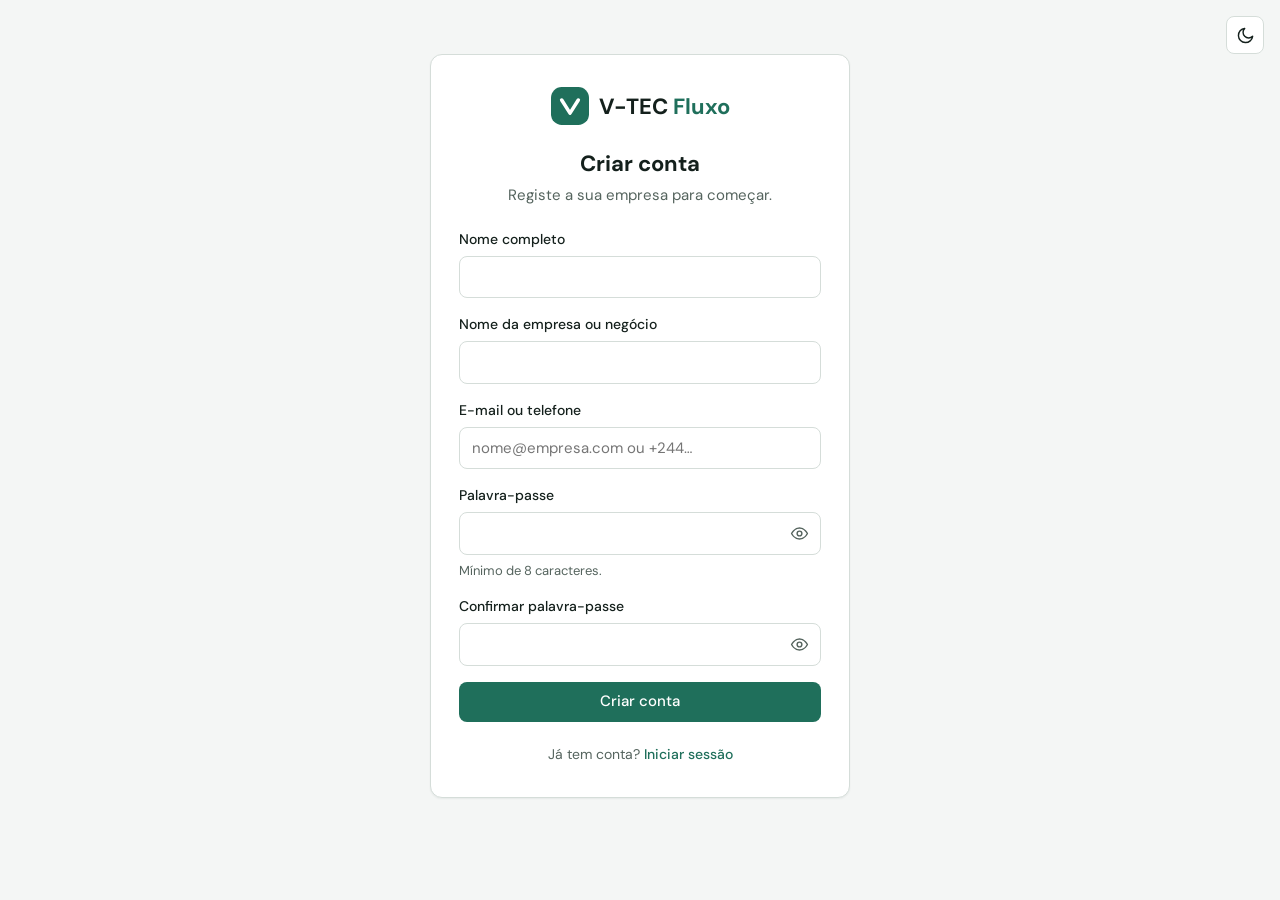
==== cadastro.html @ f0639c92 "Initial commit" ====
<!DOCTYPE html>
<html lang="pt-PT">
<head>
<meta charset="utf-8">
<meta name="viewport" content="width=device-width, initial-scale=1">
<title>Criar conta — V-TEC Fluxo</title>
<link rel="preconnect" href="https://fonts.googleapis.com">
<link rel="preconnect" href="https://fonts.gstatic.com" crossorigin>
<link href="https://fonts.googleapis.com/css2?family=DM+Sans:opsz,wght@9..40,400;9..40,500;9..40,700&display=swap" rel="stylesheet">
<script src="js/tema.js"></script>
<link rel="stylesheet" href="css/variaveis.css">
<link rel="stylesheet" href="css/layout.css">
<link rel="stylesheet" href="css/componentes.css">
<link rel="stylesheet" href="css/autenticacao.css">
</head>
<body class="pagina-autenticacao">
<button type="button" class="botao-icone autenticacao__tema" id="botao-tema"></button>
<main class="autenticacao cartao" style="padding:32px 28px">
  <a class="marca" href="index.html"><svg viewBox="0 0 32 32" aria-hidden="true"><rect width="32" height="32" rx="9" fill="currentColor"/><path d="M9 11l7 11 7-11" fill="none" stroke="var(--sobre-destaque)" stroke-width="3" stroke-linecap="round" stroke-linejoin="round"/></svg><span class="marca__nome">V-TEC <span>Fluxo</span></span></a>
  <div class="autenticacao__cabecalho"><h1>Criar conta</h1><p>Registe a sua empresa para começar.</p></div>
  <form id="formulario-cadastro" novalidate>
    <div id="alerta-cadastro" class="alerta-erro" role="alert" hidden>Corrija os campos assinalados para continuar.</div>
    <div id="aviso-cadastro" class="alerta-informacao" role="status" hidden>Os dados estão válidos, mas a conta ainda não foi criada: o registo será ligado ao backend numa fase futura.</div>
    <div class="campo"><label for="campo-nome-completo">Nome completo</label><input type="text" id="campo-nome-completo" autocomplete="name" aria-describedby="erro-nome-completo"><span class="campo__erro" id="erro-nome-completo" hidden></span></div>
    <div class="campo"><label for="campo-nome-empresa">Nome da empresa ou negócio</label><input type="text" id="campo-nome-empresa" autocomplete="organization" aria-describedby="erro-nome-empresa"><span class="campo__erro" id="erro-nome-empresa" hidden></span></div>
    <div class="campo"><label for="campo-identificador">E-mail ou telefone</label><input type="text" id="campo-identificador" autocomplete="username" inputmode="email" placeholder="nome@empresa.com ou +244…" aria-describedby="erro-identificador"><span class="campo__erro" id="erro-identificador" hidden></span></div>
    <div class="campo"><label for="campo-nova-senha">Palavra-passe</label><div class="campo-senha"><input type="password" id="campo-nova-senha" autocomplete="new-password" data-rotulo="a palavra-passe" aria-describedby="ajuda-senha erro-nova-senha"><button type="button" data-alternar-senha="campo-nova-senha" aria-label="Mostrar a palavra-passe"></button></div><span class="campo__ajuda" id="ajuda-senha">Mínimo de 8 caracteres.</span><span class="campo__erro" id="erro-nova-senha" hidden></span></div>
    <div class="campo"><label for="campo-confirmar-senha">Confirmar palavra-passe</label><div class="campo-senha"><input type="password" id="campo-confirmar-senha" autocomplete="new-password" data-rotulo="a confirmação" aria-describedby="erro-confirmar-senha"><button type="button" data-alternar-senha="campo-confirmar-senha" aria-label="Mostrar a confirmação"></button></div><span class="campo__erro" id="erro-confirmar-senha" hidden></span></div>
    <button type="submit" class="botao botao--primario">Criar conta</button>
  </form>
  <p class="autenticacao__rodape">Já tem conta? <a class="ligacao" href="index.html">Iniciar sessão</a></p>
</main>
<script src="js/dados-demonstrativos.js"></script>
<script src="js/componentes.js"></script>
<script src="js/validacao.js"></script>
<script src="js/cadastro.js"></script>
</body>
</html>
---- css/variaveis.css ----
:root{--fonte:"DM Sans",system-ui,-apple-system,"Segoe UI",sans-serif;--raio:12px;--raio-pequeno:8px;--largura-lateral:248px;--transicao:.18s ease;
--fundo:#F4F6F5;--superficie:#FFFFFF;--texto:#14201C;--texto-suave:#55645E;--borda:#D5DDD9;--destaque:#1F6F5B;--sobre-destaque:#FFFFFF;
--destaque-suave:color-mix(in srgb,var(--destaque) 10%,transparent);
--aviso:#9A5B00;--perigo:#B3261E;--info:#245FA8;--sombra:0 1px 2px rgba(20,32,28,.06)}
[data-tema="escuro"]{--fundo:#0A1512;--superficie:#11231D;--texto:#E8F1ED;--texto-suave:#9DB5AC;--borda:#24433A;--destaque:#3DDC97;--sobre-destaque:#0A1512;
--aviso:#F2B84B;--perigo:#FF8A80;--info:#7DB4F0;--sombra:none;color-scheme:dark}
*,*::before,*::after{box-sizing:border-box}
body{margin:0;font-family:var(--fonte);background:var(--fundo);color:var(--texto);font-size:15px;line-height:1.5;-webkit-font-smoothing:antialiased}
h1,h2,h3,p,dl,dd,ul{margin:0;padding:0}ul{list-style:none}
button,input,select,textarea{font:inherit;color:inherit}
img,svg{display:block;max-width:100%}
a{color:inherit}
:focus-visible{outline:2px solid var(--destaque);outline-offset:2px}
[hidden]{display:none!important}
.visualmente-oculto{position:absolute;width:1px;height:1px;overflow:hidden;clip:rect(0 0 0 0);white-space:nowrap}
.saltar-conteudo{position:absolute;left:12px;top:-60px;z-index:50;padding:8px 14px;border-radius:var(--raio-pequeno);background:var(--destaque);color:var(--sobre-destaque)}
.saltar-conteudo:focus{top:12px}
@media (prefers-reduced-motion:reduce){*{animation:none!important;transition:none!important}}
---- css/layout.css ----
.aplicacao{--altura-topo:65px;display:grid;grid-template-columns:var(--largura-lateral) minmax(0,1fr);min-height:100vh}
.barra-lateral{position:sticky;top:0;align-self:start;height:100vh;display:flex;flex-direction:column;gap:24px;padding:20px 14px;background:var(--superficie);border-right:1px solid var(--borda)}
.marca{display:flex;align-items:center;gap:10px;padding:0 8px;font-weight:700;font-size:17px;text-decoration:none}
.marca svg{width:30px;height:30px;color:var(--destaque)}
.marca__nome span{color:var(--destaque)}
.navegacao{display:flex;flex-direction:column;gap:2px}
.navegacao__ligacao{display:flex;align-items:center;gap:12px;padding:10px 12px;border-radius:var(--raio-pequeno);text-decoration:none;color:var(--texto-suave);font-weight:500;background:none;border:0;width:100%;text-align:left;cursor:pointer;transition:background var(--transicao),color var(--transicao)}
.navegacao__ligacao svg{width:20px;height:20px;flex:none}
.navegacao__ligacao:hover{background:var(--destaque-suave);color:var(--texto)}
.navegacao__ligacao[aria-current="page"]{background:var(--destaque-suave);color:var(--destaque);font-weight:700;box-shadow:inset 3px 0 0 var(--destaque)}
.navegacao__contador{margin-left:auto;min-width:22px;padding:0 7px;border-radius:99px;background:var(--destaque);color:var(--sobre-destaque);font-size:12px;font-weight:700;text-align:center}
.barra-lateral__rodape{margin-top:auto;border-top:1px solid var(--borda);padding-top:12px}
.area-principal{display:flex;flex-direction:column;min-width:0}
.barra-topo{position:sticky;top:0;z-index:30;min-height:var(--altura-topo);display:flex;align-items:center;gap:12px;padding:12px 28px;background:color-mix(in srgb,var(--fundo) 90%,transparent);backdrop-filter:blur(8px);border-bottom:1px solid var(--borda)}
.barra-topo h1{font-size:20px;font-weight:700;margin-right:auto}
.botao-icone.botao-menu{display:none}
.utilizador{display:flex;align-items:center;gap:10px;padding:4px 14px 4px 4px;border-radius:99px;border:1px solid var(--borda);background:var(--superficie);text-decoration:none;transition:border-color var(--transicao)}
.utilizador:hover{border-color:var(--destaque)}
.utilizador__iniciais{display:grid;place-items:center;width:32px;height:32px;border-radius:50%;background:var(--destaque);color:var(--sobre-destaque);font-size:13px;font-weight:700}
.utilizador__texto{line-height:1.2;font-size:13px;font-weight:500}
.utilizador__texto small{display:block;color:var(--texto-suave);font-weight:400}
#conteudo-principal{padding:28px;max-width:1280px;width:100%;outline:none}
.pelicula{display:none}
@media (max-width:900px){
.aplicacao{grid-template-columns:minmax(0,1fr)}
.barra-lateral{position:fixed;inset:var(--altura-topo) auto 0 0;height:auto;z-index:20;visibility:hidden;width:min(280px,84vw);transform:translateX(-100%);transition:transform .22s ease,visibility 0s .22s}
.aplicacao--menu-aberto .barra-lateral{transform:none;visibility:visible;transition:transform .22s ease}
.barra-lateral .marca{display:none}
.pelicula{display:block;position:fixed;inset:var(--altura-topo) 0 0 0;z-index:15;background:rgba(5,12,10,.5);opacity:0;pointer-events:none;transition:opacity .22s ease}
.aplicacao--menu-aberto .pelicula{opacity:1;pointer-events:auto}
.botao-icone.botao-menu{display:inline-grid}
.barra-topo,#conteudo-principal{padding-left:16px;padding-right:16px}
}
@media (max-width:600px){.utilizador__texto,.etiqueta-demonstracao{display:none}.utilizador{padding-right:4px}#conteudo-principal{padding-top:20px}}
---- css/componentes.css ----
.cartao{background:var(--superficie);border:1px solid var(--borda);border-radius:var(--raio);box-shadow:var(--sombra);padding:20px}
.cartao--tabela{padding:0;overflow:hidden}
.cartao__titulo{font-size:16px;font-weight:700;margin-bottom:4px}
.cartao__texto{color:var(--texto-suave);font-size:14px;margin-bottom:16px}
.etiqueta-demonstracao{padding:3px 10px;border-radius:99px;border:1px dashed var(--borda);color:var(--texto-suave);font-size:12px}
.botao{display:inline-flex;align-items:center;justify-content:center;gap:8px;min-height:40px;padding:0 16px;border-radius:var(--raio-pequeno);border:1px solid transparent;font-weight:500;cursor:pointer;text-decoration:none;transition:background var(--transicao),border-color var(--transicao),transform var(--transicao)}
.botao svg{width:18px;height:18px}
.botao:active{transform:scale(.98)}
.botao--primario{background:var(--destaque);color:var(--sobre-destaque)}
.botao--primario:hover{background:color-mix(in srgb,var(--destaque) 86%,#000)}
.botao--secundario{background:var(--superficie);border-color:var(--borda)}
.botao--secundario:hover{border-color:var(--destaque);color:var(--destaque)}
.botao--perigo{background:var(--perigo);color:#fff}
.botao--pequeno{min-height:34px;padding:0 12px;font-size:14px}
.botao[disabled]{opacity:.65;cursor:progress}
.botao-icone{display:inline-grid;place-items:center;width:38px;height:38px;border-radius:var(--raio-pequeno);border:1px solid var(--borda);background:var(--superficie);cursor:pointer;transition:border-color var(--transicao),color var(--transicao)}
.botao-icone:hover{border-color:var(--destaque);color:var(--destaque)}
.botao-icone svg{width:19px;height:19px}
.rotacao{width:16px;height:16px;border:2px solid currentColor;border-right-color:transparent;border-radius:50%;animation:rodar .7s linear infinite}
@keyframes rodar{to{transform:rotate(360deg)}}
.campo{display:flex;flex-direction:column;gap:6px}
.campo label{font-size:14px;font-weight:500}
.campo input,.campo select,.campo textarea{width:100%;min-height:42px;padding:9px 12px;border-radius:var(--raio-pequeno);border:1px solid var(--borda);background:var(--superficie);transition:border-color var(--transicao),box-shadow var(--transicao)}
.campo textarea{min-height:96px;resize:vertical}
.campo input:focus,.campo select:focus,.campo textarea:focus{outline:none;border-color:var(--destaque);box-shadow:0 0 0 3px var(--destaque-suave)}
.campo[data-invalido] input,.campo[data-invalido] textarea,.campo[data-invalido] select{border-color:var(--perigo)}
.campo__erro{color:var(--perigo);font-size:13px}
.campo__ajuda{color:var(--texto-suave);font-size:13px}
.campo--linha{flex-direction:row;align-items:center;gap:10px}.campo--linha input{width:auto;min-height:0}
.grelha-campos{display:grid;grid-template-columns:repeat(2,minmax(0,1fr));gap:14px}
.grelha-campos .campo--larga{grid-column:1/-1}
.barra-ferramentas{display:flex;flex-wrap:wrap;gap:10px;margin-bottom:16px;align-items:center}
.barra-ferramentas .campo--pesquisa{flex:1 1 260px}
.barra-ferramentas__acao{margin-left:auto}
.separadores{display:inline-flex;padding:3px;border:1px solid var(--borda);border-radius:var(--raio-pequeno);background:var(--superficie)}
.separadores button{min-height:34px;padding:0 14px;border:0;border-radius:6px;background:none;color:var(--texto-suave);cursor:pointer;font-weight:500}
.separadores button[aria-pressed="true"]{background:var(--destaque-suave);color:var(--destaque);font-weight:700}
.selo{display:inline-flex;align-items:center;gap:6px;padding:2px 10px;border-radius:99px;font-size:13px;font-weight:500;white-space:nowrap;color:var(--cor-selo,var(--texto-suave));background:color-mix(in srgb,var(--cor-selo,var(--texto-suave)) 13%,transparent)}
.selo::before{content:"";width:6px;height:6px;border-radius:50%;background:currentColor}
.selo--sucesso{--cor-selo:var(--destaque)}.selo--aviso{--cor-selo:var(--aviso)}.selo--info{--cor-selo:var(--info)}.selo--perigo{--cor-selo:var(--perigo)}
.indicadores{display:grid;grid-template-columns:repeat(auto-fit,minmax(220px,1fr));gap:16px;margin-bottom:24px}
.indicador{display:grid;grid-template-columns:auto 1fr;column-gap:14px;align-items:center;padding:18px 20px;text-decoration:none;background:var(--superficie);border:1px solid var(--borda);border-radius:var(--raio);box-shadow:var(--sombra);transition:border-color var(--transicao)}
.indicador:hover{border-color:var(--destaque)}
.indicador__icone{grid-row:span 3;display:grid;place-items:center;width:42px;height:42px;border-radius:10px;background:var(--destaque-suave);color:var(--destaque)}
.indicador__icone svg{width:21px;height:21px}
.indicador__valor{font-size:32px;font-weight:700;line-height:1.1;letter-spacing:-.02em}
.indicador__rotulo{font-weight:500}
.indicador__descricao{color:var(--texto-suave);font-size:13px}
.indicador--atencao{border-color:color-mix(in srgb,var(--aviso) 55%,var(--borda))}
.indicador--atencao .indicador__icone{background:color-mix(in srgb,var(--aviso) 14%,transparent);color:var(--aviso)}
.atividade__item{display:flex;gap:14px;align-items:flex-start;padding:14px 0;border-top:1px solid var(--borda)}
.atividade__item:first-child{border-top:0;padding-top:4px}
.atividade__icone{display:grid;place-items:center;flex:none;width:34px;height:34px;border-radius:50%;background:var(--destaque-suave);color:var(--destaque)}
.atividade__icone svg{width:17px;height:17px}
.atividade__icone--passagem{background:color-mix(in srgb,var(--aviso) 14%,transparent);color:var(--aviso)}
.atividade__item small{color:var(--texto-suave)}
.tabela{width:100%;border-collapse:collapse}
.tabela th{padding:12px 16px;text-align:left;font-size:13px;font-weight:500;color:var(--texto-suave);border-bottom:1px solid var(--borda);white-space:nowrap}
.tabela td{padding:14px 16px;border-bottom:1px solid var(--borda);vertical-align:middle}
.tabela tbody tr:last-child td{border-bottom:0}
.tabela tbody tr{transition:background var(--transicao)}
.tabela tbody tr:hover{background:var(--destaque-suave)}
.tabela .numero{font-weight:700;white-space:nowrap}
.tabela small{display:block;color:var(--texto-suave)}
.lista-detalhes{display:grid;grid-template-columns:auto 1fr;gap:8px 18px}
.lista-detalhes dt{color:var(--texto-suave);font-size:14px}.lista-detalhes dd{font-weight:500}
.lista-itens{border:1px solid var(--borda);border-radius:var(--raio-pequeno);margin:16px 0}
.lista-itens li{display:flex;justify-content:space-between;gap:12px;padding:10px 14px;border-top:1px solid var(--borda)}
.lista-itens li:first-child{border-top:0}
.grelha-produtos{display:grid;grid-template-columns:repeat(auto-fill,minmax(230px,1fr));gap:16px}
.produto{display:flex;flex-direction:column;overflow:hidden;background:var(--superficie);border:1px solid var(--borda);border-radius:var(--raio);box-shadow:var(--sombra)}
.produto__imagem{aspect-ratio:4/3;width:100%;object-fit:cover;background:var(--destaque-suave)}
.produto__sem-foto{display:grid;place-items:center;aspect-ratio:4/3;background:var(--destaque-suave);color:var(--destaque);font-size:34px;font-weight:700}
.produto--esgotado .produto__imagem,.produto--esgotado .produto__sem-foto{opacity:.55}
.produto__corpo{display:flex;flex-direction:column;gap:6px;padding:14px 16px;flex:1}
.produto__nome{font-weight:700}
.produto__preco{font-size:18px;font-weight:700}
.produto__stock{color:var(--texto-suave);font-size:13px}
.produto__acoes{display:flex;gap:8px;margin-top:auto;padding-top:10px}.produto__acoes .botao{flex:1}
.pre-visualizacao-foto{width:100%;max-height:170px;object-fit:cover;border-radius:var(--raio-pequeno);border:1px solid var(--borda)}
.lista-passagens{display:grid;gap:12px}
.passagem{display:grid;gap:8px;padding:16px 18px;background:var(--superficie);border:1px solid var(--borda);border-radius:var(--raio);box-shadow:var(--sombra)}
.passagem--pendente{border-left:4px solid var(--aviso)}
.passagem__topo{display:flex;justify-content:space-between;gap:10px;align-items:center;flex-wrap:wrap}
.passagem__motivo{font-weight:700}
.passagem__mensagem{color:var(--texto-suave);display:-webkit-box;-webkit-line-clamp:2;-webkit-box-orient:vertical;overflow:hidden}
.passagem__rodape{display:flex;justify-content:space-between;align-items:center;gap:10px;flex-wrap:wrap;font-size:13px;color:var(--texto-suave)}
.citacao{padding:12px 14px;border-radius:var(--raio-pequeno);background:var(--destaque-suave);border-left:3px solid var(--destaque)}
.nota{padding:10px 12px;border-radius:var(--raio-pequeno);border:1px dashed var(--borda);color:var(--texto-suave);font-size:13px}
.duas-colunas{display:grid;grid-template-columns:repeat(2,minmax(0,1fr));gap:20px;align-items:start}
.cartao__cabecalho{display:flex;justify-content:space-between;gap:12px;align-items:flex-start;flex-wrap:wrap}
.grupo-acoes{display:flex;gap:10px;flex-wrap:wrap;margin-top:18px}
.estado-vazio{display:grid;justify-items:center;gap:8px;padding:48px 20px;text-align:center}
.estado-vazio svg{width:40px;height:40px;color:var(--destaque)}
.estado-vazio h2{font-size:17px}.estado-vazio p{color:var(--texto-suave);max-width:38ch}
.a-carregar>*:not(.esqueleto){display:none}
.esqueleto{display:grid;gap:14px}
.esqueleto span{height:84px;border-radius:var(--raio);background:linear-gradient(90deg,var(--borda),var(--superficie),var(--borda));background-size:200% 100%;animation:brilho 1.2s linear infinite}
@keyframes brilho{to{background-position:-200% 0}}
dialog.modal{width:min(560px,calc(100vw - 24px));max-height:calc(100dvh - 24px);padding:0;border:1px solid var(--borda);border-radius:16px;background:var(--superficie);color:var(--texto);box-shadow:0 20px 50px rgba(0,0,0,.28)}
dialog.modal[open]{animation:entrar .2s ease}
dialog.modal::backdrop{background:rgba(5,12,10,.55)}
@keyframes entrar{from{opacity:0;transform:translateY(8px) scale(.98)}}
.modal__formulario{display:flex;flex-direction:column;max-height:calc(100dvh - 26px)}
.modal__cabecalho,.modal__rodape{display:flex;align-items:center;gap:10px;padding:16px 20px}
.modal__cabecalho{justify-content:space-between;border-bottom:1px solid var(--borda)}
.modal__cabecalho h2{font-size:18px}
.modal__corpo{padding:20px;overflow:auto}
.modal__rodape{justify-content:flex-end;border-top:1px solid var(--borda)}
#area-avisos{position:fixed;right:16px;bottom:16px;z-index:60;display:grid;gap:8px;max-width:calc(100vw - 32px)}
.aviso{padding:12px 16px;border-radius:var(--raio-pequeno);background:var(--texto);color:var(--fundo);font-size:14px;box-shadow:0 8px 24px rgba(0,0,0,.25);animation:entrar .25s ease}
.aviso--erro{background:var(--perigo);color:#fff}
@media (max-width:900px){.duas-colunas{grid-template-columns:minmax(0,1fr)}}
@media (max-width:820px){
.tabela thead{display:none}
.tabela tbody tr{display:block;padding:12px 16px;border-bottom:1px solid var(--borda)}
.tabela td{display:flex;justify-content:space-between;align-items:center;gap:14px;padding:5px 0;border:0;text-align:right}
.tabela td[data-rotulo]::before{content:attr(data-rotulo);color:var(--texto-suave);font-size:13px;text-align:left}
.tabela td:last-child{justify-content:flex-end;padding-top:10px}
}
@media (max-width:520px){.grelha-campos{grid-template-columns:minmax(0,1fr)}.barra-ferramentas__acao{margin-left:0;width:100%}.barra-ferramentas__acao .botao{width:100%}}
---- css/autenticacao.css ----
.pagina-autenticacao{min-height:100vh;display:grid;place-items:center;padding:20px}
.autenticacao{width:min(420px,100%);display:grid;gap:22px}
.autenticacao .marca{justify-content:center;font-size:22px}.autenticacao .marca svg{width:38px;height:38px}
.autenticacao__cabecalho{text-align:center}.autenticacao__cabecalho h1{font-size:22px;margin-bottom:4px}.autenticacao__cabecalho p{color:var(--texto-suave)}
.autenticacao form{display:grid;gap:16px}
.campo-senha{position:relative}.campo-senha input{padding-right:48px}
.campo-senha button{position:absolute;right:4px;top:50%;transform:translateY(-50%);width:36px;height:36px;display:grid;place-items:center;border:0;background:none;border-radius:6px;cursor:pointer;color:var(--texto-suave)}
.campo-senha button svg{width:19px;height:19px}
.alerta-erro{padding:10px 14px;border-radius:var(--raio-pequeno);border:1px solid var(--perigo);background:color-mix(in srgb,var(--perigo) 10%,transparent);color:var(--perigo);font-size:14px}
.alerta-erro.agitar{animation:agitar .35s}
@keyframes agitar{25%{transform:translateX(-5px)}75%{transform:translateX(5px)}}
.ligacao{background:none;border:0;padding:0;color:var(--destaque);font-weight:500;cursor:pointer;text-decoration:underline;text-underline-offset:3px}
.autenticacao__linha{display:flex;justify-content:flex-end}
.autenticacao__tema{position:fixed;top:16px;right:16px}
.autenticacao__rodape{text-align:center;color:var(--texto-suave);font-size:14px}
.autenticacao__rodape .ligacao{text-decoration:none}
.alerta-informacao{padding:10px 14px;border-radius:var(--raio-pequeno);border:1px solid var(--info);background:color-mix(in srgb,var(--info) 10%,transparent);color:var(--info);font-size:14px}
.campo[data-valido] input{border-color:var(--destaque)}
.campo[data-valido]>label::after{content:" ✓";color:var(--destaque);font-weight:700}
.pagina-autenticacao{align-items:start;padding-top:max(20px,6vh)}
.autenticacao .campo__erro::before{content:"! ";font-weight:700}
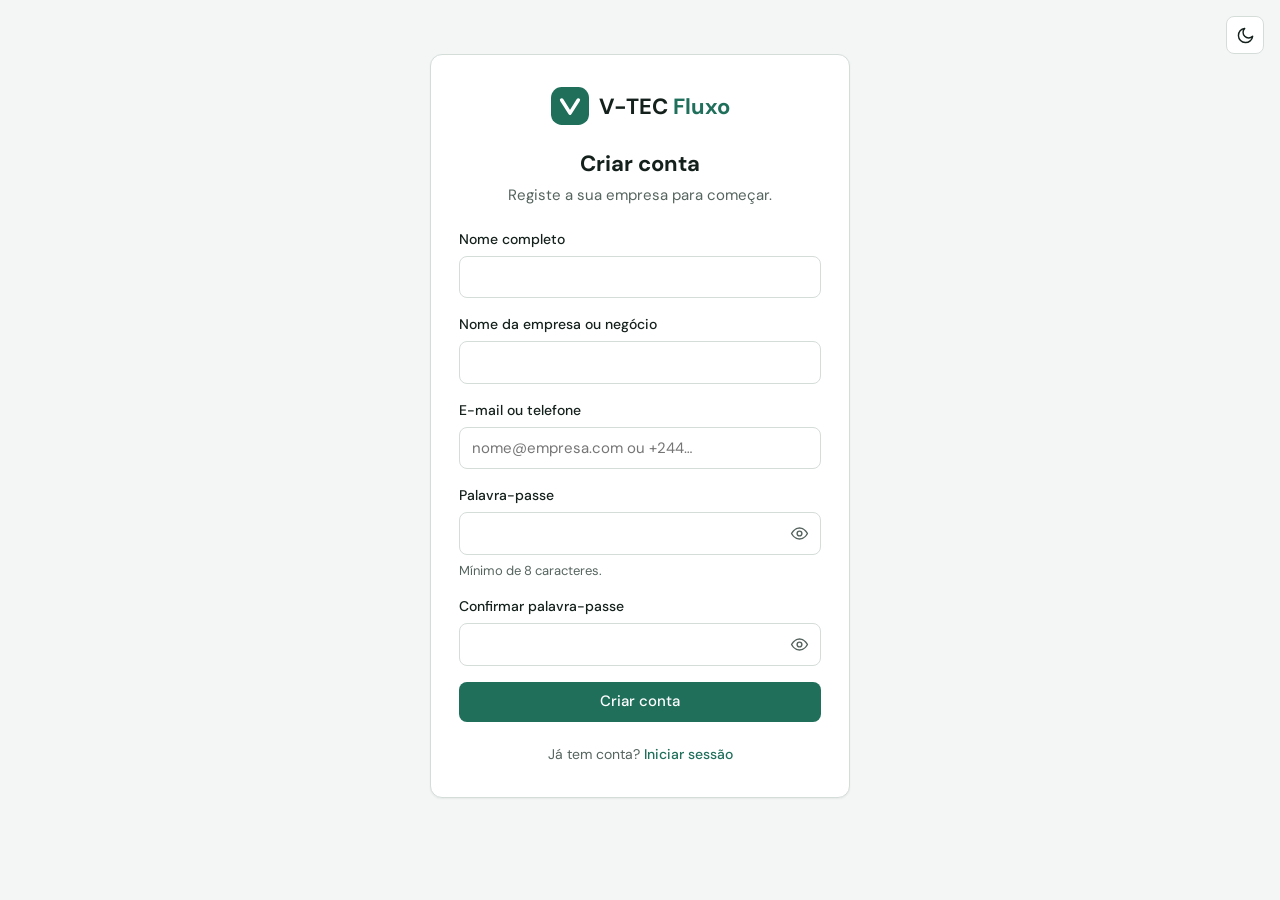
==== commit a6309b20: "Adição do item assinaturas no menu e seu js" ====
--- a/cadastro.html
+++ b/cadastro.html
@@ -1,38 +1,68 @@
 <!DOCTYPE html>
 <html lang="pt-PT">
+
 <head>
-<meta charset="utf-8">
-<meta name="viewport" content="width=device-width, initial-scale=1">
-<title>Criar conta — V-TEC Fluxo</title>
-<link rel="preconnect" href="https://fonts.googleapis.com">
-<link rel="preconnect" href="https://fonts.gstatic.com" crossorigin>
-<link href="https://fonts.googleapis.com/css2?family=DM+Sans:opsz,wght@9..40,400;9..40,500;9..40,700&display=swap" rel="stylesheet">
-<script src="js/tema.js"></script>
-<link rel="stylesheet" href="css/variaveis.css">
-<link rel="stylesheet" href="css/layout.css">
-<link rel="stylesheet" href="css/componentes.css">
-<link rel="stylesheet" href="css/autenticacao.css">
+  <meta charset="utf-8">
+  <meta name="viewport" content="width=device-width, initial-scale=1">
+  <title>Criar conta — V-TEC Fluxo</title>
+  <link rel="preconnect" href="https://fonts.googleapis.com">
+  <link rel="preconnect" href="https://fonts.gstatic.com" crossorigin>
+  <link href="https://fonts.googleapis.com/css2?family=DM+Sans:opsz,wght@9..40,400;9..40,500;9..40,700&display=swap"
+    rel="stylesheet">
+  <script src="js/tema.js"></script>
+  <link rel="stylesheet" href="css/variaveis.css">
+  <link rel="stylesheet" href="css/layout.css">
+  <link rel="stylesheet" href="css/componentes.css">
+  <link rel="stylesheet" href="css/autenticacao.css">
 </head>
+
 <body class="pagina-autenticacao">
-<button type="button" class="botao-icone autenticacao__tema" id="botao-tema"></button>
-<main class="autenticacao cartao" style="padding:32px 28px">
-  <a class="marca" href="index.html"><svg viewBox="0 0 32 32" aria-hidden="true"><rect width="32" height="32" rx="9" fill="currentColor"/><path d="M9 11l7 11 7-11" fill="none" stroke="var(--sobre-destaque)" stroke-width="3" stroke-linecap="round" stroke-linejoin="round"/></svg><span class="marca__nome">V-TEC <span>Fluxo</span></span></a>
-  <div class="autenticacao__cabecalho"><h1>Criar conta</h1><p>Registe a sua empresa para começar.</p></div>
-  <form id="formulario-cadastro" novalidate>
-    <div id="alerta-cadastro" class="alerta-erro" role="alert" hidden>Corrija os campos assinalados para continuar.</div>
-    <div id="aviso-cadastro" class="alerta-informacao" role="status" hidden>Os dados estão válidos, mas a conta ainda não foi criada: o registo será ligado ao backend numa fase futura.</div>
-    <div class="campo"><label for="campo-nome-completo">Nome completo</label><input type="text" id="campo-nome-completo" autocomplete="name" aria-describedby="erro-nome-completo"><span class="campo__erro" id="erro-nome-completo" hidden></span></div>
-    <div class="campo"><label for="campo-nome-empresa">Nome da empresa ou negócio</label><input type="text" id="campo-nome-empresa" autocomplete="organization" aria-describedby="erro-nome-empresa"><span class="campo__erro" id="erro-nome-empresa" hidden></span></div>
-    <div class="campo"><label for="campo-identificador">E-mail ou telefone</label><input type="text" id="campo-identificador" autocomplete="username" inputmode="email" placeholder="nome@empresa.com ou +244…" aria-describedby="erro-identificador"><span class="campo__erro" id="erro-identificador" hidden></span></div>
-    <div class="campo"><label for="campo-nova-senha">Palavra-passe</label><div class="campo-senha"><input type="password" id="campo-nova-senha" autocomplete="new-password" data-rotulo="a palavra-passe" aria-describedby="ajuda-senha erro-nova-senha"><button type="button" data-alternar-senha="campo-nova-senha" aria-label="Mostrar a palavra-passe"></button></div><span class="campo__ajuda" id="ajuda-senha">Mínimo de 8 caracteres.</span><span class="campo__erro" id="erro-nova-senha" hidden></span></div>
-    <div class="campo"><label for="campo-confirmar-senha">Confirmar palavra-passe</label><div class="campo-senha"><input type="password" id="campo-confirmar-senha" autocomplete="new-password" data-rotulo="a confirmação" aria-describedby="erro-confirmar-senha"><button type="button" data-alternar-senha="campo-confirmar-senha" aria-label="Mostrar a confirmação"></button></div><span class="campo__erro" id="erro-confirmar-senha" hidden></span></div>
-    <button type="submit" class="botao botao--primario">Criar conta</button>
-  </form>
-  <p class="autenticacao__rodape">Já tem conta? <a class="ligacao" href="index.html">Iniciar sessão</a></p>
-</main>
-<script src="js/dados-demonstrativos.js"></script>
-<script src="js/componentes.js"></script>
-<script src="js/validacao.js"></script>
-<script src="js/cadastro.js"></script>
+  <button type="button" class="botao-icone autenticacao__tema" id="botao-tema"></button>
+  <main class="autenticacao cartao" style="padding:32px 28px">
+    <a class="marca" href="index.html"><svg viewBox="0 0 32 32" aria-hidden="true">
+        <rect width="32" height="32" rx="9" fill="currentColor" />
+        <path d="M9 11l7 11 7-11" fill="none" stroke="var(--sobre-destaque)" stroke-width="3" stroke-linecap="round"
+          stroke-linejoin="round" />
+      </svg><span class="marca__nome">V-TEC <span>Fluxo</span></span></a>
+    <div class="autenticacao__cabecalho">
+      <h1>Criar conta</h1>
+      <p>Registe a sua empresa para começar.</p>
+    </div>
+    <form id="formulario-cadastro" novalidate>
+      <div id="alerta-cadastro" class="alerta-erro" role="alert" hidden>Corrija os campos assinalados para continuar.
+      </div>
+      <div id="aviso-cadastro" class="alerta-informacao" role="status" hidden>Os dados estão válidos, mas a conta ainda
+        não foi criada: o registo será ligado ao backend numa fase futura.</div>
+      <div class="campo"><label for="campo-nome-completo">Nome completo</label><input type="text"
+          id="campo-nome-completo" autocomplete="name" aria-describedby="erro-nome-completo"><span class="campo__erro"
+          id="erro-nome-completo" hidden></span></div>
+      <div class="campo"><label for="campo-nome-empresa">Nome da empresa ou negócio</label><input type="text"
+          id="campo-nome-empresa" autocomplete="organization" aria-describedby="erro-nome-empresa"><span
+          class="campo__erro" id="erro-nome-empresa" hidden></span></div>
+      <div class="campo"><label for="campo-identificador">E-mail ou telefone</label><input type="text"
+          id="campo-identificador" autocomplete="username" inputmode="email" placeholder="nome@empresa.com ou +244…"
+          aria-describedby="erro-identificador"><span class="campo__erro" id="erro-identificador" hidden></span></div>
+      <div class="campo"><label for="campo-nova-senha">Palavra-passe</label>
+        <div class="campo-senha"><input type="password" id="campo-nova-senha" autocomplete="new-password"
+            data-rotulo="a palavra-passe" aria-describedby="ajuda-senha erro-nova-senha"><button type="button"
+            data-alternar-senha="campo-nova-senha" aria-label="Mostrar a palavra-passe"></button></div><span
+          class="campo__ajuda" id="ajuda-senha">Mínimo de 8 caracteres.</span><span class="campo__erro"
+          id="erro-nova-senha" hidden></span>
+      </div>
+      <div class="campo"><label for="campo-confirmar-senha">Confirmar palavra-passe</label>
+        <div class="campo-senha"><input type="password" id="campo-confirmar-senha" autocomplete="new-password"
+            data-rotulo="a confirmação" aria-describedby="erro-confirmar-senha"><button type="button"
+            data-alternar-senha="campo-confirmar-senha" aria-label="Mostrar a confirmação"></button></div><span
+          class="campo__erro" id="erro-confirmar-senha" hidden></span>
+      </div>
+      <button type="submit" class="botao botao--primario">Criar conta</button>
+    </form>
+    <p class="autenticacao__rodape">Já tem conta? <a class="ligacao" href="index.html">Iniciar sessão</a></p>
+  </main>
+  <script src="js/dados-demonstrativos.js"></script>
+  <script src="js/componentes.js"></script>
+  <script src="js/validacao.js"></script>
+  <script src="js/cadastro.js"></script>
 </body>
-</html>
+
+</html>
--- a/css/componentes.css
+++ b/css/componentes.css
@@ -119,3 +119,5 @@
 .tabela td:last-child{justify-content:flex-end;padding-top:10px}
 }
 @media (max-width:520px){.grelha-campos{grid-template-columns:minmax(0,1fr)}.barra-ferramentas__acao{margin-left:0;width:100%}.barra-ferramentas__acao .botao{width:100%}}
+.indicador>*{min-width:0}.indicador__valor{overflow-wrap:anywhere}
+.separadores{max-width:100%;overflow-x:auto}.separadores button{white-space:nowrap}
